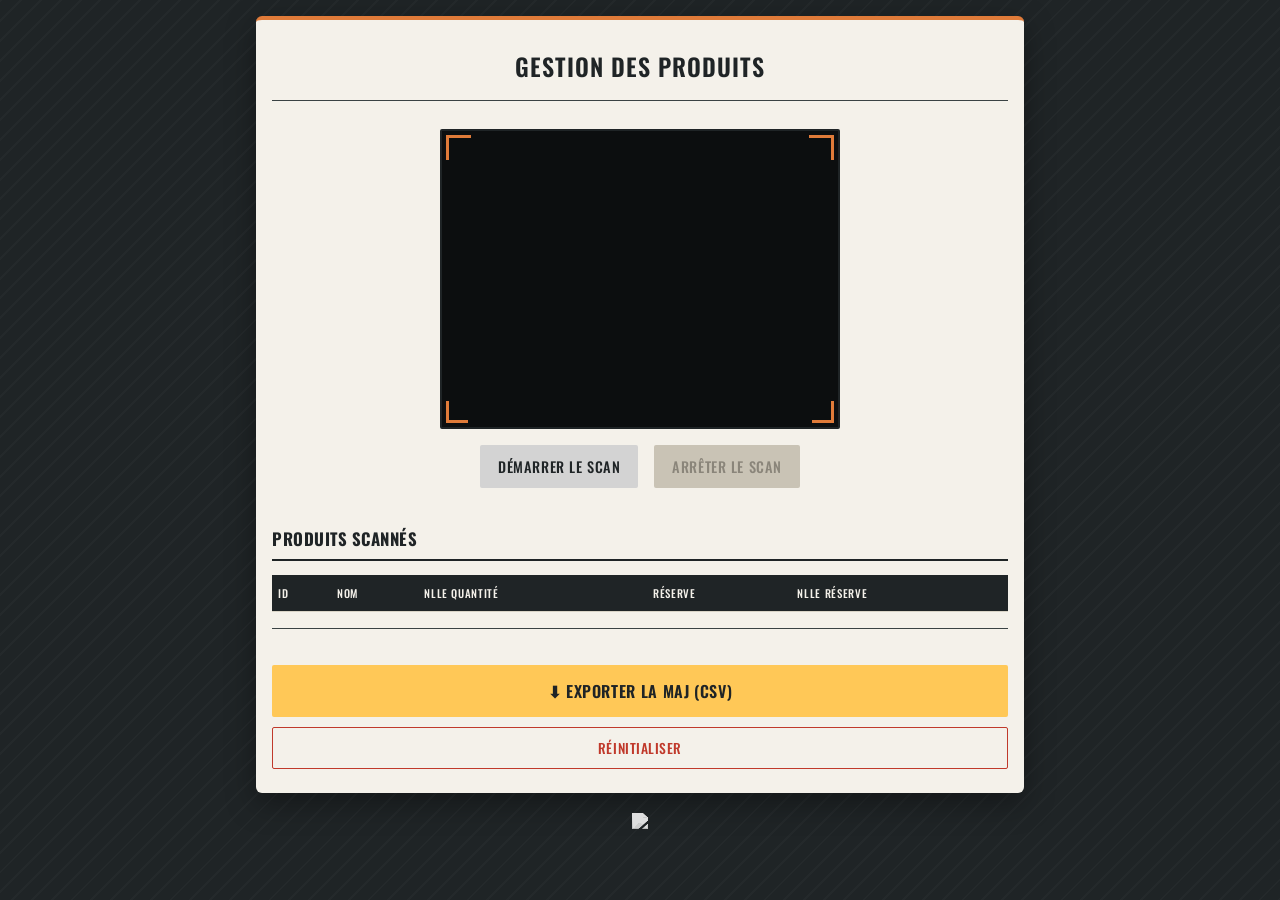
==== index.html @ c69b1e4f "Update index.html" ====
<!DOCTYPE html>
<html lang="fr">
<head>
    <meta charset="UTF-8">
    <meta name="viewport" content="width=device-width, initial-scale=1.0">
    <title>Gestion Produits Couffignal</title>
    <link rel="preconnect" href="https://fonts.googleapis.com">
    <link rel="preconnect" href="https://fonts.gstatic.com" crossorigin>
    <link href="https://fonts.googleapis.com/css2?family=Oswald:wght@500;600;700&family=Inter:wght@400;500;600&family=JetBrains+Mono:wght@500;600&display=swap" rel="stylesheet">
    <style>
        :root {
            --charcoal: #1F2426;
            --paper: #F4F1EA;
            --grey: #BEBEBE;
            --grey-light: #D3D3D3;
            --steel: #3D5A73;
            --yellow: #FFC857;
            --line: #D9D4C7;
            --ink: #1F2426;
            --green: #27AE60;
        }

        * { box-sizing: border-box; }

        body {
            font-family: 'Inter', Arial, sans-serif;
            max-width: 800px;
            margin: 0 auto;
            padding: 16px;
            background-color: var(--charcoal);
            background-image: repeating-linear-gradient(135deg, rgba(255,255,255,0.025) 0 2px, transparent 2px 14px);
            color: var(--ink);
            min-height: 100vh;
        }

        h1 {
            font-family: 'Oswald', sans-serif;
            color: var(--charcoal);
            text-align: center;
            text-transform: uppercase;
            letter-spacing: 0.04em;
            font-weight: 600;
            font-size: 1.5rem;
            margin: 8px 0 4px;
        }

        h2 {
            font-family: 'Oswald', sans-serif;
            text-transform: uppercase;
            letter-spacing: 0.03em;
            font-size: 1.05rem;
            color: var(--charcoal);
            border-bottom: 2px solid var(--charcoal);
            padding-bottom: 8px;
            margin-top: 28px;
        }

        h3 {
            color: #8A9296;
            text-align: center;
            font-size: 0.75rem;
            letter-spacing: 0.08em;
            text-transform: uppercase;
        }

        h3 img {
            max-width: 140px;
            opacity: 0.85;
            filter: grayscale(1) brightness(1.6);
            margin-top: 8px;
        }

        hr { border: none; border-top: 1px solid #3A4244; margin: 16px 0; }

        .container {
            background-color: var(--paper);
            padding: 20px 16px 24px;
            border-radius: 6px;
            box-shadow: 0 10px 30px rgba(0,0,0,0.35);
            border-top: 4px solid #E07B39;
        }

        /* ── Scanner ── */
        #scanner-container {
            margin: 18px 0;
            text-align: center;
            position: relative;
            padding: 10px;
        }

        #scanner-wrapper {
            position: relative;
            display: inline-block;
            width: 100%;
            max-width: 400px;
        }

        #scanner {
            width: 100%;
            aspect-ratio: 4/3;
            object-fit: cover;
            background: #0c0e0f;
            border: 2px solid var(--charcoal);
            border-radius: 2px;
            display: block;
        }

        /* Coins de visée */
        #scanner-wrapper::before, #scanner-wrapper::after,
        #corner-bl, #corner-br {
            content: "";
            position: absolute;
            width: 22px;
            height: 22px;
            border-color: #E07B39;
            z-index: 2;
        }
        #scanner-wrapper::before { top: 6px; left: 6px; border-top: 3px solid #E07B39; border-left: 3px solid #E07B39; }
        #scanner-wrapper::after  { top: 6px; right: 6px; border-top: 3px solid #E07B39; border-right: 3px solid #E07B39; }
        #corner-bl { bottom: 6px; left: 6px; border-bottom: 3px solid #E07B39; border-left: 3px solid #E07B39; }
        #corner-br { bottom: 6px; right: 6px; border-bottom: 3px solid #E07B39; border-right: 3px solid #E07B39; }

        /* Ligne de scan animée */
        #scan-line {
            position: absolute;
            left: 10%; width: 80%;
            height: 2px;
            background: linear-gradient(90deg, transparent, #E07B39, transparent);
            top: 10%;
            display: none;
            z-index: 3;
            animation: scanMove 2s linear infinite;
        }
        @keyframes scanMove {
            0%   { top: 10%; }
            50%  { top: 85%; }
            100% { top: 10%; }
        }

        #scanner-container button { margin: 12px 6px 0; }

        /* ── Résultat ── */
        #result {
            margin: 16px 0;
            padding: 12px 14px;
            background-color: #EAF1F5;
            border-left: 4px solid var(--steel);
            border-radius: 2px;
            display: none;
            font-size: 0.92rem;
            color: var(--charcoal);
        }

        /* ── Tableau ── */
        table { width: 100%; border-collapse: collapse; margin: 14px 0; font-size: 0.88rem; }
        th, td { border: none; border-bottom: 1px solid var(--line); padding: 10px 6px; text-align: left; }
        th {
            background-color: var(--charcoal);
            color: var(--paper);
            font-family: 'Oswald', sans-serif;
            font-weight: 500;
            text-transform: uppercase;
            font-size: 0.68rem;
            letter-spacing: 0.06em;
        }
        td:first-child, td:nth-child(4) {
            font-family: 'JetBrains Mono', monospace;
            color: var(--steel);
            font-weight: 600;
        }
        tr:nth-child(even) { background-color: #ECE8DD; }

        input[type="number"] {
            width: 64px; padding: 6px 4px;
            font-family: 'JetBrains Mono', monospace;
            border: 1px solid #B9C2C6; border-radius: 2px;
            background: #fff; font-size: 0.9rem;
        }
        input[type="number"]:focus {
            outline: none;
            border-color: #E07B39;
            box-shadow: 0 0 0 2px rgba(224,123,57,0.25);
        }

        /* ── Boutons ── */
        button {
            background-color: var(--steel);
            color: var(--paper);
            border: none;
            padding: 11px 18px;
            border-radius: 2px;
            cursor: pointer;
            font-size: 0.9rem;
            font-family: 'Oswald', sans-serif;
            text-transform: uppercase;
            letter-spacing: 0.04em;
            font-weight: 500;
            transition: background-color 0.15s ease, transform 0.1s ease;
        }
        button:hover { background-color: #2D4357; }
        button:active { transform: translateY(1px); }
        button:disabled { background-color: #C9C3B5; color: #8a857a; cursor: not-allowed; }

        #startScanButton { background-color: var(--grey-light); color: var(--charcoal); }
        #startScanButton:hover { background-color: var(--grey); }

        #exportButton {
            background-color: var(--yellow);
            color: var(--charcoal);
            margin-top: 20px;
            width: 100%; padding: 14px;
            font-size: 1rem; font-weight: 600;
        }
        #exportButton:hover { background-color: #F2B33D; }

        #emailButton {
            background-color: var(--green);
            color: #fff;
            margin-top: 10px;
            width: 100%; padding: 13px;
            font-size: 0.95rem; font-weight: 600;
            display: none;
        }
        #emailButton:hover { background-color: #219a52; }

        .btn-reset {
            background-color: transparent;
            color: #C0392B;
            border: 1px solid #C0392B;
            padding: 10px 18px; border-radius: 2px;
            cursor: pointer;
            font-family: 'Oswald', sans-serif;
            text-transform: uppercase;
            letter-spacing: 0.04em;
            font-weight: 500; font-size: 0.85rem;
            width: 100%; margin-top: 10px;
            transition: background-color 0.15s ease, color 0.15s ease, transform 0.1s ease;
        }
        .btn-reset:hover { background-color: #C0392B; color: var(--paper); }
        .btn-reset:active { transform: translateY(1px); }

        @media (prefers-reduced-motion: reduce) { * { transition: none !important; animation: none !important; } }
    </style>
</head>
<body>
<div class="container">
    <h1>Gestion des Produits</h1>
    <hr>

    <div id="scanner-container">
        <div id="scanner-wrapper">
            <video id="scanner" autoplay playsinline muted></video>
            <div id="corner-bl"></div>
            <div id="corner-br"></div>
            <div id="scan-line"></div>
        </div>
        <br>
        <button id="startScanButton">Démarrer le scan</button>
        <button id="stopScanButton" disabled>Arrêter le scan</button>
    </div>

    <div id="result"></div>

    <h2>Produits scannés</h2>
    <table id="productsTable">
        <thead>
            <tr>
                <th>ID</th>
                <th>Nom</th>
                <th>Nlle quantité</th>
                <th>Réserve</th>
                <th>Nlle réserve</th>
            </tr>
        </thead>
        <tbody id="productsTableBody"></tbody>
    </table>
    <hr>

    <button id="exportButton">⬇ Exporter la MAJ (CSV)</button>
    <button id="emailButton">✉ Envoyer par email</button>
    <button onclick="resetScannedProducts()" class="btn-reset">Réinitialiser</button>
</div>
<h3><img src="https://lyc-couffignal-strasbourg.site.ac-strasbourg.fr/public/images/logo2.png" /></h3>

<!-- ZXing : bien plus robuste que jsQR (meilleure détection angles, flou, faible lumière) -->
<script src="https://unpkg.com/@zxing/library@0.18.6/umd/index.min.js"></script>
<script>
    let codeReader = null;
    let scannedProducts = JSON.parse(localStorage.getItem('scannedProducts')) || [];
    let lastCSVContent = '';

    const scannerEl      = document.getElementById('scanner');
    const startScanBtn   = document.getElementById('startScanButton');
    const stopScanBtn    = document.getElementById('stopScanButton');
    const resultDiv      = document.getElementById('result');
    const productsBody   = document.getElementById('productsTableBody');
    const exportBtn      = document.getElementById('exportButton');
    const emailBtn       = document.getElementById('emailButton');
    const scanLine       = document.getElementById('scan-line');

    startScanBtn.addEventListener('click', startScanning);
    stopScanBtn.addEventListener('click', stopScanning);
    exportBtn.addEventListener('click', exportToCSV);
    emailBtn.addEventListener('click', sendByEmail);

    loadScannedProducts();

    // ── Scan ──────────────────────────────────────────────────────────────────

    function startScanning() {
        resultDiv.style.display = 'none';

        if (!window.isSecureContext) {
            showResult('<strong>Erreur : page non sécurisée.</strong><br>La caméra nécessite une URL en <code>https://</code>. Hébergez ce fichier sur Netlify ou GitHub Pages.');
            return;
        }

        if (typeof ZXing === 'undefined') {
            showResult('Erreur : la bibliothèque ZXing n\'a pas pu se charger. Vérifiez votre connexion.');
            return;
        }

        startScanBtn.disabled = true;
        stopScanBtn.disabled = false;
        scanLine.style.display = 'block';

        codeReader = new ZXing.BrowserQRCodeReader();

        // Caméra arrière en haute résolution pour une meilleure détection
        const constraints = {
            video: {
                facingMode: 'environment',
                width:  { ideal: 1920 },
                height: { ideal: 1080 }
            }
        };

        codeReader.decodeFromConstraints(constraints, scannerEl, (result, err) => {
            if (result) {
                stopScanning();
                processQRCode(result.getText());
            }
            // Les erreurs "NotFoundException" sont normales (aucun QR visible), on les ignore
            if (err && !(err instanceof ZXing.NotFoundException)) {
                showResult('Erreur scan : ' + err.message);
            }
        }).catch(err => {
            let msg = 'Erreur caméra (' + (err.name || err) + ')';
            if (err.name === 'NotAllowedError')  msg += '<br>Permission refusée. Vérifiez les réglages du navigateur.';
            if (err.name === 'NotFoundError')     msg += '<br>Aucune caméra détectée.';
            if (err.name === 'NotReadableError')  msg += '<br>La caméra est peut-être utilisée par une autre app.';
            showResult(msg);
            startScanBtn.disabled = false;
            stopScanBtn.disabled = true;
            scanLine.style.display = 'none';
        });
    }

    function stopScanning() {
        if (codeReader) {
            codeReader.reset();
            codeReader = null;
        }
        scannerEl.srcObject = null;
        startScanBtn.disabled = false;
        stopScanBtn.disabled = true;
        scanLine.style.display = 'none';
    }

    // ── Traitement QR ─────────────────────────────────────────────────────────

    function processQRCode(qrData) {
        try {
            const product = JSON.parse(qrData);
            if (!product.ID || product["Nom du produit"] === undefined) {
                showResult('QR code invalide : données manquantes (ID ou Nom du produit absent).');
                return;
            }
            if (scannedProducts.findIndex(p => p.ID === product.ID) !== -1) {
                showResult('⚠ Ce produit a déjà été scanné.');
                return;
            }
            scannedProducts.push({
                ID: product.ID,
                Nom: product["Nom du produit"],
                NouvelleQuantite: product["Quantité entamée"] || 0,
                Reserve: product["Réserve"] || 0,
                NouvelleReserve: product["Réserve"] || 0
            });
            localStorage.setItem('scannedProducts', JSON.stringify(scannedProducts));
            loadScannedProducts();
            showResult('✔ Produit scanné : ' + product["Nom du produit"]);
        } catch (e) {
            showResult('Erreur : QR code non valide (format JSON attendu).');
        }
    }

    // ── Tableau ───────────────────────────────────────────────────────────────

    function loadScannedProducts() {
        productsBody.innerHTML = '';
        scannedProducts.forEach(product => {
            const row = document.createElement('tr');
            row.innerHTML = `
                <td>${product.ID}</td>
                <td>${product.Nom}</td>
                <td><input type="number" value="${product.NouvelleQuantite}"
                     data-id="${product.ID}" data-field="NouvelleQuantite" class="quantity-input"></td>
                <td>${product.Reserve}</td>
                <td><input type="number" value="${product.NouvelleReserve}"
                     data-id="${product.ID}" data-field="NouvelleReserve" class="quantity-input"></td>
            `;
            productsBody.appendChild(row);
        });

        document.querySelectorAll('.quantity-input').forEach(input => {
            input.addEventListener('change', function () {
                const id    = parseInt(this.getAttribute('data-id'));
                const field = this.getAttribute('data-field');
                const val   = parseInt(this.value);
                const p     = scannedProducts.find(p => p.ID === id);
                if (p) { p[field] = val; localStorage.setItem('scannedProducts', JSON.stringify(scannedProducts)); }
            });
        });
    }

    // ── Export CSV ────────────────────────────────────────────────────────────

    function buildCSV() {
        const headers = ['ID', 'Nom du produit', 'Nouvelle quantité', 'Nouvelle réserve'];
        const rows = scannedProducts.map(p => [
            p.ID,
            '"' + String(p.Nom).replace(/"/g, '""') + '"',
            p.NouvelleQuantite,
            p.NouvelleReserve
        ]);
        return [headers.join(';'), ...rows.map(r => r.join(';'))].join('\r\n');
    }

    function exportToCSV() {
        if (scannedProducts.length === 0) { showResult('Aucun produit scanné à exporter.'); return; }

        lastCSVContent = buildCSV();

        // BOM UTF-8 pour ouverture correcte dans Excel
        const blob = new Blob(['\uFEFF' + lastCSVContent], { type: 'text/csv;charset=utf-8;' });
        const url  = URL.createObjectURL(blob);
        const a    = document.createElement('a');
        a.href = url;
        a.download = 'MAJ_' + new Date().toISOString().slice(0, 19).replace(/:/g, '-') + '.csv';
        document.body.appendChild(a);
        a.click();
        document.body.removeChild(a);
        URL.revokeObjectURL(url);

        showResult('✔ Export CSV réussi ! Vous pouvez aussi l\'envoyer par email ci-dessous.');
        emailBtn.style.display = 'block';
    }

    // ── Envoi email ───────────────────────────────────────────────────────────

    function sendByEmail() {
        if (!lastCSVContent) { lastCSVContent = buildCSV(); }

        const date    = new Date().toLocaleDateString('fr-FR');
        const subject = encodeURIComponent('MAJ Inventaire Couffignal – ' + date);

        // Corps du mail : tableau lisible + données brutes CSV
        const lines   = lastCSVContent.split('\r\n');
        let bodyText  = 'Mise à jour inventaire Lycée Couffignal – ' + date + '\n\n';
        bodyText += lines.join('\n');
        bodyText += '\n\n(Le fichier CSV a également été téléchargé sur votre appareil.)';

        const mailtoLink = 'mailto:?subject=' + subject + '&body=' + encodeURIComponent(bodyText);
        window.location.href = mailtoLink;
    }

    // ── Reset ─────────────────────────────────────────────────────────────────

    function resetScannedProducts() {
        if (confirm('Êtes-vous sûr de vouloir tout réinitialiser ?')) {
            localStorage.removeItem('scannedProducts');
            location.reload();
        }
    }

    // ── Utilitaire ────────────────────────────────────────────────────────────

    function showResult(html) {
        resultDiv.innerHTML = html;
        resultDiv.style.display = 'block';
    }
</script>
</body>
</html>
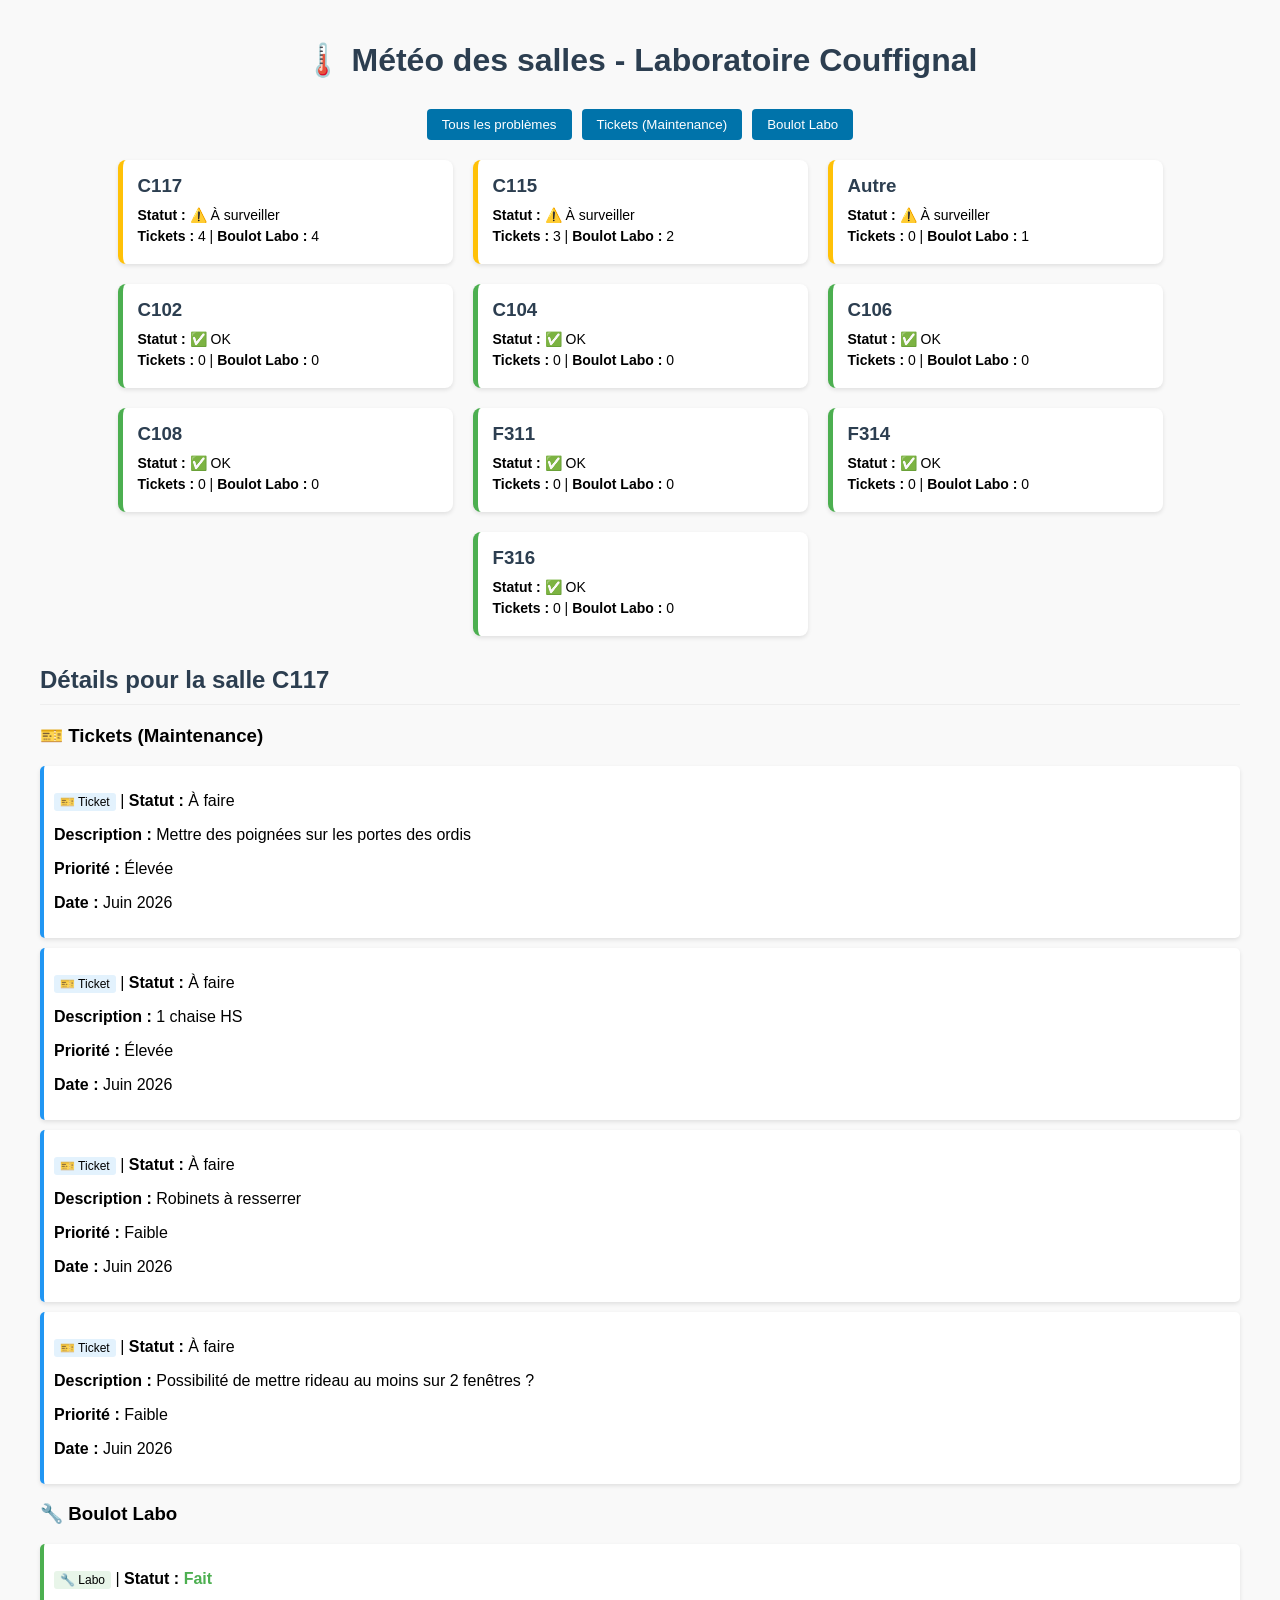
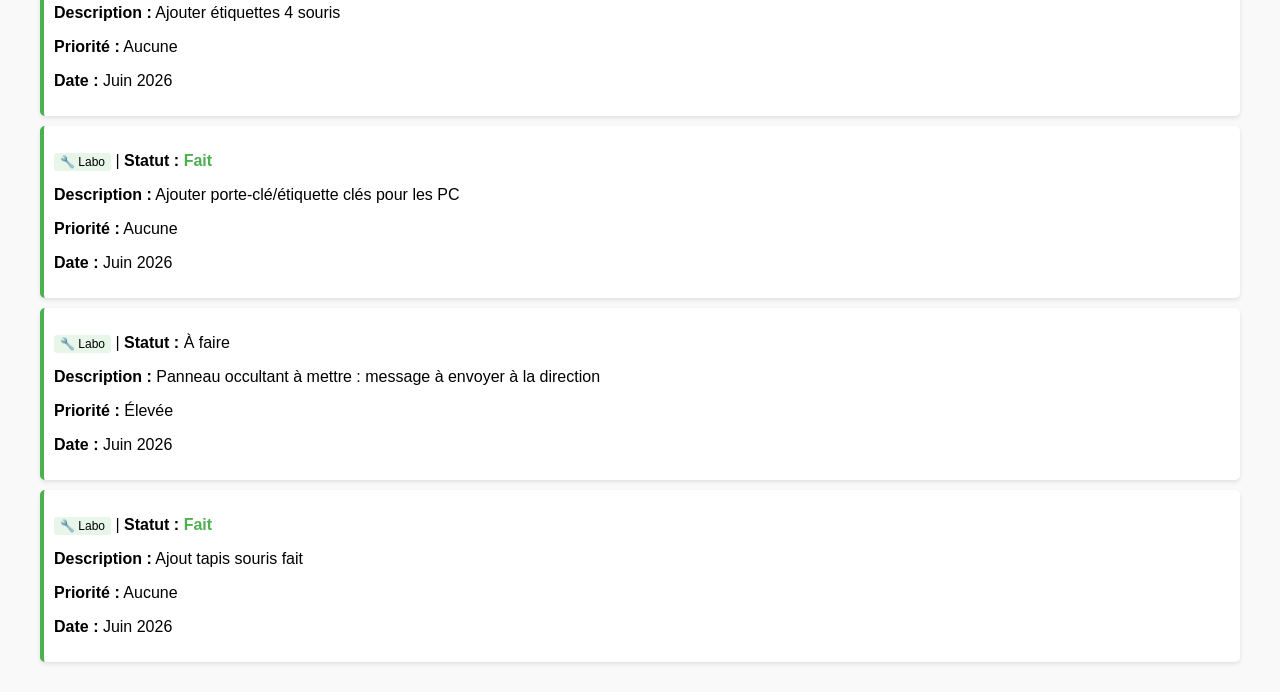
==== commit b4c9d43a: "Add files via upload" ====
--- a/index.html
+++ b/index.html
@@ -1,495 +1,30 @@
 <!DOCTYPE html>
 <html lang="fr">
+
 <head>
     <meta charset="UTF-8">
     <meta name="viewport" content="width=device-width, initial-scale=1.0">
-    <title>Gestion Produits Couffignal</title>
-    <link rel="preconnect" href="https://fonts.googleapis.com">
-    <link rel="preconnect" href="https://fonts.gstatic.com" crossorigin>
-    <link href="https://fonts.googleapis.com/css2?family=Oswald:wght@500;600;700&family=Inter:wght@400;500;600&family=JetBrains+Mono:wght@500;600&display=swap" rel="stylesheet">
-    <style>
-        :root {
-            --charcoal: #1F2426;
-            --paper: #F4F1EA;
-            --grey: #BEBEBE;
-            --grey-light: #D3D3D3;
-            --steel: #3D5A73;
-            --yellow: #FFC857;
-            --line: #D9D4C7;
-            --ink: #1F2426;
-            --green: #27AE60;
-        }
-
-        * { box-sizing: border-box; }
-
-        body {
-            font-family: 'Inter', Arial, sans-serif;
-            max-width: 800px;
-            margin: 0 auto;
-            padding: 16px;
-            background-color: var(--charcoal);
-            background-image: repeating-linear-gradient(135deg, rgba(255,255,255,0.025) 0 2px, transparent 2px 14px);
-            color: var(--ink);
-            min-height: 100vh;
-        }
-
-        h1 {
-            font-family: 'Oswald', sans-serif;
-            color: var(--charcoal);
-            text-align: center;
-            text-transform: uppercase;
-            letter-spacing: 0.04em;
-            font-weight: 600;
-            font-size: 1.5rem;
-            margin: 8px 0 4px;
-        }
-
-        h2 {
-            font-family: 'Oswald', sans-serif;
-            text-transform: uppercase;
-            letter-spacing: 0.03em;
-            font-size: 1.05rem;
-            color: var(--charcoal);
-            border-bottom: 2px solid var(--charcoal);
-            padding-bottom: 8px;
-            margin-top: 28px;
-        }
-
-        h3 {
-            color: #8A9296;
-            text-align: center;
-            font-size: 0.75rem;
-            letter-spacing: 0.08em;
-            text-transform: uppercase;
-        }
-
-        h3 img {
-            max-width: 140px;
-            opacity: 0.85;
-            filter: grayscale(1) brightness(1.6);
-            margin-top: 8px;
-        }
-
-        hr { border: none; border-top: 1px solid #3A4244; margin: 16px 0; }
-
-        .container {
-            background-color: var(--paper);
-            padding: 20px 16px 24px;
-            border-radius: 6px;
-            box-shadow: 0 10px 30px rgba(0,0,0,0.35);
-            border-top: 4px solid #E07B39;
-        }
-
-        /* ── Scanner ── */
-        #scanner-container {
-            margin: 18px 0;
-            text-align: center;
-            position: relative;
-            padding: 10px;
-        }
-
-        #scanner-wrapper {
-            position: relative;
-            display: inline-block;
-            width: 100%;
-            max-width: 400px;
-        }
-
-        #scanner {
-            width: 100%;
-            aspect-ratio: 4/3;
-            object-fit: cover;
-            background: #0c0e0f;
-            border: 2px solid var(--charcoal);
-            border-radius: 2px;
-            display: block;
-        }
-
-        /* Coins de visée */
-        #scanner-wrapper::before, #scanner-wrapper::after,
-        #corner-bl, #corner-br {
-            content: "";
-            position: absolute;
-            width: 22px;
-            height: 22px;
-            border-color: #E07B39;
-            z-index: 2;
-        }
-        #scanner-wrapper::before { top: 6px; left: 6px; border-top: 3px solid #E07B39; border-left: 3px solid #E07B39; }
-        #scanner-wrapper::after  { top: 6px; right: 6px; border-top: 3px solid #E07B39; border-right: 3px solid #E07B39; }
-        #corner-bl { bottom: 6px; left: 6px; border-bottom: 3px solid #E07B39; border-left: 3px solid #E07B39; }
-        #corner-br { bottom: 6px; right: 6px; border-bottom: 3px solid #E07B39; border-right: 3px solid #E07B39; }
-
-        /* Ligne de scan animée */
-        #scan-line {
-            position: absolute;
-            left: 10%; width: 80%;
-            height: 2px;
-            background: linear-gradient(90deg, transparent, #E07B39, transparent);
-            top: 10%;
-            display: none;
-            z-index: 3;
-            animation: scanMove 2s linear infinite;
-        }
-        @keyframes scanMove {
-            0%   { top: 10%; }
-            50%  { top: 85%; }
-            100% { top: 10%; }
-        }
-
-        #scanner-container button { margin: 12px 6px 0; }
-
-        /* ── Résultat ── */
-        #result {
-            margin: 16px 0;
-            padding: 12px 14px;
-            background-color: #EAF1F5;
-            border-left: 4px solid var(--steel);
-            border-radius: 2px;
-            display: none;
-            font-size: 0.92rem;
-            color: var(--charcoal);
-        }
-
-        /* ── Tableau ── */
-        table { width: 100%; border-collapse: collapse; margin: 14px 0; font-size: 0.88rem; }
-        th, td { border: none; border-bottom: 1px solid var(--line); padding: 10px 6px; text-align: left; }
-        th {
-            background-color: var(--charcoal);
-            color: var(--paper);
-            font-family: 'Oswald', sans-serif;
-            font-weight: 500;
-            text-transform: uppercase;
-            font-size: 0.68rem;
-            letter-spacing: 0.06em;
-        }
-        td:first-child, td:nth-child(4) {
-            font-family: 'JetBrains Mono', monospace;
-            color: var(--steel);
-            font-weight: 600;
-        }
-        tr:nth-child(even) { background-color: #ECE8DD; }
-
-        input[type="number"] {
-            width: 64px; padding: 6px 4px;
-            font-family: 'JetBrains Mono', monospace;
-            border: 1px solid #B9C2C6; border-radius: 2px;
-            background: #fff; font-size: 0.9rem;
-        }
-        input[type="number"]:focus {
-            outline: none;
-            border-color: #E07B39;
-            box-shadow: 0 0 0 2px rgba(224,123,57,0.25);
-        }
-
-        /* ── Boutons ── */
-        button {
-            background-color: var(--steel);
-            color: var(--paper);
-            border: none;
-            padding: 11px 18px;
-            border-radius: 2px;
-            cursor: pointer;
-            font-size: 0.9rem;
-            font-family: 'Oswald', sans-serif;
-            text-transform: uppercase;
-            letter-spacing: 0.04em;
-            font-weight: 500;
-            transition: background-color 0.15s ease, transform 0.1s ease;
-        }
-        button:hover { background-color: #2D4357; }
-        button:active { transform: translateY(1px); }
-        button:disabled { background-color: #C9C3B5; color: #8a857a; cursor: not-allowed; }
-
-        #startScanButton { background-color: var(--grey-light); color: var(--charcoal); }
-        #startScanButton:hover { background-color: var(--grey); }
-
-        #exportButton {
-            background-color: var(--yellow);
-            color: var(--charcoal);
-            margin-top: 20px;
-            width: 100%; padding: 14px;
-            font-size: 1rem; font-weight: 600;
-        }
-        #exportButton:hover { background-color: #F2B33D; }
-
-        #emailButton {
-            background-color: var(--green);
-            color: #fff;
-            margin-top: 10px;
-            width: 100%; padding: 13px;
-            font-size: 0.95rem; font-weight: 600;
-            display: none;
-        }
-        #emailButton:hover { background-color: #219a52; }
-
-        .btn-reset {
-            background-color: transparent;
-            color: #C0392B;
-            border: 1px solid #C0392B;
-            padding: 10px 18px; border-radius: 2px;
-            cursor: pointer;
-            font-family: 'Oswald', sans-serif;
-            text-transform: uppercase;
-            letter-spacing: 0.04em;
-            font-weight: 500; font-size: 0.85rem;
-            width: 100%; margin-top: 10px;
-            transition: background-color 0.15s ease, color 0.15s ease, transform 0.1s ease;
-        }
-        .btn-reset:hover { background-color: #C0392B; color: var(--paper); }
-        .btn-reset:active { transform: translateY(1px); }
-
-        @media (prefers-reduced-motion: reduce) { * { transition: none !important; animation: none !important; } }
-    </style>
+    <title>🌡️ Météo des salles - Laboratoire Couffignal</title>
+    <link rel="stylesheet" href="style.css">
 </head>
 <body>
-<div class="container">
-    <h1>Gestion des Produits</h1>
-    <hr>
+    <h1>🌡️ Météo des salles - Laboratoire Couffignal</h1>
 
-    <div id="scanner-container">
-        <div id="scanner-wrapper">
-            <video id="scanner" autoplay playsinline muted></video>
-            <div id="corner-bl"></div>
-            <div id="corner-br"></div>
-            <div id="scan-line"></div>
-        </div>
-        <br>
-        <button id="startScanButton">Démarrer le scan</button>
-        <button id="stopScanButton" disabled>Arrêter le scan</button>
+    <!-- Filtres -->
+    <div class="filters">
+        <button onclick="filterProblems('all')">Tous les problèmes</button>
+        <button onclick="filterProblems('ticket')">Tickets (Maintenance)</button>
+        <button onclick="filterProblems('labo')">Boulot Labo</button>
     </div>
 
-    <div id="result"></div>
+    <!-- Tableau de bord -->
+    <div class="dashboard" id="dashboard"></div>
 
-    <h2>Produits scannés</h2>
-    <table id="productsTable">
-        <thead>
-            <tr>
-                <th>ID</th>
-                <th>Nom</th>
-                <th>Nlle quantité</th>
-                <th>Réserve</th>
-                <th>Nlle réserve</th>
-            </tr>
-        </thead>
-        <tbody id="productsTableBody"></tbody>
-    </table>
-    <hr>
+    <!-- Liste des problèmes -->
+    <div class="problems" id="problemsList"></div>
 
-    <button id="exportButton">⬇ Exporter la MAJ (CSV)</button>
-    <button id="emailButton">✉ Envoyer par email</button>
-    <button onclick="resetScannedProducts()" class="btn-reset">Réinitialiser</button>
-</div>
-<h3><img src="https://lyc-couffignal-strasbourg.site.ac-strasbourg.fr/public/images/logo2.png" /></h3>
-
-<!-- ZXing : bien plus robuste que jsQR (meilleure détection angles, flou, faible lumière) -->
-<script src="https://unpkg.com/@zxing/library@0.18.6/umd/index.min.js"></script>
-<script>
-    let codeReader = null;
-    let scannedProducts = JSON.parse(localStorage.getItem('scannedProducts')) || [];
-    let lastCSVContent = '';
-
-    const scannerEl      = document.getElementById('scanner');
-    const startScanBtn   = document.getElementById('startScanButton');
-    const stopScanBtn    = document.getElementById('stopScanButton');
-    const resultDiv      = document.getElementById('result');
-    const productsBody   = document.getElementById('productsTableBody');
-    const exportBtn      = document.getElementById('exportButton');
-    const emailBtn       = document.getElementById('emailButton');
-    const scanLine       = document.getElementById('scan-line');
-
-    startScanBtn.addEventListener('click', startScanning);
-    stopScanBtn.addEventListener('click', stopScanning);
-    exportBtn.addEventListener('click', exportToCSV);
-    emailBtn.addEventListener('click', sendByEmail);
-
-    loadScannedProducts();
-
-    // ── Scan ──────────────────────────────────────────────────────────────────
-
-    function startScanning() {
-        resultDiv.style.display = 'none';
-
-        if (!window.isSecureContext) {
-            showResult('<strong>Erreur : page non sécurisée.</strong><br>La caméra nécessite une URL en <code>https://</code>. Hébergez ce fichier sur Netlify ou GitHub Pages.');
-            return;
-        }
-
-        if (typeof ZXing === 'undefined') {
-            showResult('Erreur : la bibliothèque ZXing n\'a pas pu se charger. Vérifiez votre connexion.');
-            return;
-        }
-
-        startScanBtn.disabled = true;
-        stopScanBtn.disabled = false;
-        scanLine.style.display = 'block';
-
-        codeReader = new ZXing.BrowserQRCodeReader();
-
-        // Caméra arrière en haute résolution pour une meilleure détection
-        const constraints = {
-            video: {
-                facingMode: 'environment',
-                width:  { ideal: 1920 },
-                height: { ideal: 1080 }
-            }
-        };
-
-        codeReader.decodeFromConstraints(constraints, scannerEl, (result, err) => {
-            if (result) {
-                stopScanning();
-                processQRCode(result.getText());
-            }
-            // Les erreurs "NotFoundException" sont normales (aucun QR visible), on les ignore
-            if (err && !(err instanceof ZXing.NotFoundException)) {
-                showResult('Erreur scan : ' + err.message);
-            }
-        }).catch(err => {
-            let msg = 'Erreur caméra (' + (err.name || err) + ')';
-            if (err.name === 'NotAllowedError')  msg += '<br>Permission refusée. Vérifiez les réglages du navigateur.';
-            if (err.name === 'NotFoundError')     msg += '<br>Aucune caméra détectée.';
-            if (err.name === 'NotReadableError')  msg += '<br>La caméra est peut-être utilisée par une autre app.';
-            showResult(msg);
-            startScanBtn.disabled = false;
-            stopScanBtn.disabled = true;
-            scanLine.style.display = 'none';
-        });
-    }
-
-    function stopScanning() {
-        if (codeReader) {
-            codeReader.reset();
-            codeReader = null;
-        }
-        scannerEl.srcObject = null;
-        startScanBtn.disabled = false;
-        stopScanBtn.disabled = true;
-        scanLine.style.display = 'none';
-    }
-
-    // ── Traitement QR ─────────────────────────────────────────────────────────
-
-    function processQRCode(qrData) {
-        try {
-            const product = JSON.parse(qrData);
-            if (!product.ID || product["Nom du produit"] === undefined) {
-                showResult('QR code invalide : données manquantes (ID ou Nom du produit absent).');
-                return;
-            }
-            if (scannedProducts.findIndex(p => p.ID === product.ID) !== -1) {
-                showResult('⚠ Ce produit a déjà été scanné.');
-                return;
-            }
-            scannedProducts.push({
-                ID: product.ID,
-                Nom: product["Nom du produit"],
-                NouvelleQuantite: product["Quantité entamée"] || 0,
-                Reserve: product["Réserve"] || 0,
-                NouvelleReserve: product["Réserve"] || 0
-            });
-            localStorage.setItem('scannedProducts', JSON.stringify(scannedProducts));
-            loadScannedProducts();
-            showResult('✔ Produit scanné : ' + product["Nom du produit"]);
-        } catch (e) {
-            showResult('Erreur : QR code non valide (format JSON attendu).');
-        }
-    }
-
-    // ── Tableau ───────────────────────────────────────────────────────────────
-
-    function loadScannedProducts() {
-        productsBody.innerHTML = '';
-        scannedProducts.forEach(product => {
-            const row = document.createElement('tr');
-            row.innerHTML = `
-                <td>${product.ID}</td>
-                <td>${product.Nom}</td>
-                <td><input type="number" value="${product.NouvelleQuantite}"
-                     data-id="${product.ID}" data-field="NouvelleQuantite" class="quantity-input"></td>
-                <td>${product.Reserve}</td>
-                <td><input type="number" value="${product.NouvelleReserve}"
-                     data-id="${product.ID}" data-field="NouvelleReserve" class="quantity-input"></td>
-            `;
-            productsBody.appendChild(row);
-        });
-
-        document.querySelectorAll('.quantity-input').forEach(input => {
-            input.addEventListener('change', function () {
-                const id    = parseInt(this.getAttribute('data-id'));
-                const field = this.getAttribute('data-field');
-                const val   = parseInt(this.value);
-                const p     = scannedProducts.find(p => p.ID === id);
-                if (p) { p[field] = val; localStorage.setItem('scannedProducts', JSON.stringify(scannedProducts)); }
-            });
-        });
-    }
-
-    // ── Export CSV ────────────────────────────────────────────────────────────
-
-    function buildCSV() {
-        const headers = ['ID', 'Nom du produit', 'Nouvelle quantité', 'Nouvelle réserve'];
-        const rows = scannedProducts.map(p => [
-            p.ID,
-            '"' + String(p.Nom).replace(/"/g, '""') + '"',
-            p.NouvelleQuantite,
-            p.NouvelleReserve
-        ]);
-        return [headers.join(';'), ...rows.map(r => r.join(';'))].join('\r\n');
-    }
-
-    function exportToCSV() {
-        if (scannedProducts.length === 0) { showResult('Aucun produit scanné à exporter.'); return; }
-
-        lastCSVContent = buildCSV();
-
-        // BOM UTF-8 pour ouverture correcte dans Excel
-        const blob = new Blob(['\uFEFF' + lastCSVContent], { type: 'text/csv;charset=utf-8;' });
-        const url  = URL.createObjectURL(blob);
-        const a    = document.createElement('a');
-        a.href = url;
-        a.download = 'MAJ_' + new Date().toISOString().slice(0, 19).replace(/:/g, '-') + '.csv';
-        document.body.appendChild(a);
-        a.click();
-        document.body.removeChild(a);
-        URL.revokeObjectURL(url);
-
-        showResult('✔ Export CSV réussi ! Vous pouvez aussi l\'envoyer par email ci-dessous.');
-        emailBtn.style.display = 'block';
-    }
-
-    // ── Envoi email ───────────────────────────────────────────────────────────
-
-    function sendByEmail() {
-        if (!lastCSVContent) { lastCSVContent = buildCSV(); }
-
-        const date    = new Date().toLocaleDateString('fr-FR');
-        const subject = encodeURIComponent('MAJ Inventaire Couffignal – ' + date);
-
-        // Corps du mail : tableau lisible + données brutes CSV
-        const lines   = lastCSVContent.split('\r\n');
-        let bodyText  = 'Mise à jour inventaire Lycée Couffignal – ' + date + '\n\n';
-        bodyText += lines.join('\n');
-        bodyText += '\n\n(Le fichier CSV a également été téléchargé sur votre appareil.)';
-
-        const mailtoLink = 'mailto:?subject=' + subject + '&body=' + encodeURIComponent(bodyText);
-        window.location.href = mailtoLink;
-    }
-
-    // ── Reset ─────────────────────────────────────────────────────────────────
-
-    function resetScannedProducts() {
-        if (confirm('Êtes-vous sûr de vouloir tout réinitialiser ?')) {
-            localStorage.removeItem('scannedProducts');
-            location.reload();
-        }
-    }
-
-    // ── Utilitaire ────────────────────────────────────────────────────────────
-
-    function showResult(html) {
-        resultDiv.innerHTML = html;
-        resultDiv.style.display = 'block';
-    }
-</script>
+    <!-- data.js DOIT être chargé avant script.js -->
+    <script src="data.js"></script>
+    <script src="script.js"></script>
 </body>
 </html>
--- a/style.css
+++ b/style.css
@@ -0,0 +1,109 @@
+body {
+    font-family: Arial, sans-serif;
+    max-width: 1200px;
+    margin: 0 auto;
+    padding: 20px;
+    background-color: #f9f9f9;
+}
+h1, h2 {
+    color: #2c3e50;
+}
+h1 {
+    text-align: center;
+    margin-bottom: 30px;
+}
+h2 {
+    border-bottom: 1px solid #eee;
+    padding-bottom: 10px;
+    margin-top: 30px;
+}
+.filters {
+    display: flex;
+    gap: 10px;
+    margin: 20px 0;
+    flex-wrap: wrap;
+    justify-content: center;
+}
+button {
+    padding: 8px 15px;
+    background: #0073aa;
+    color: white;
+    border: none;
+    border-radius: 4px;
+    cursor: pointer;
+}
+button:hover {
+    background: #005177;
+}
+.dashboard {
+    display: flex;
+    flex-wrap: wrap;
+    gap: 20px;
+    justify-content: center;
+    margin: 20px 0;
+}
+.salle-card {
+    background: white;
+    border-radius: 8px;
+    padding: 15px;
+    width: 300px;
+    box-shadow: 0 2px 4px rgba(0,0,0,0.1);
+    cursor: pointer;
+    transition: transform 0.2s;
+}
+.salle-card:hover {
+    transform: scale(1.02);
+}
+.salle-card.ok {
+    border-left: 5px solid #4CAF50;
+}
+.salle-card.warning {
+    border-left: 5px solid #FFC107;
+}
+.salle-card.error {
+    border-left: 5px solid #F44336;
+}
+.salle-card h3 {
+    margin: 0 0 10px 0;
+    color: #2c3e50;
+}
+.salle-card p {
+    margin: 5px 0;
+    font-size: 14px;
+}
+.problems {
+    margin-top: 20px;
+}
+.problem-item {
+    background: white;
+    padding: 10px;
+    margin: 10px 0;
+    border-radius: 5px;
+    box-shadow: 0 2px 4px rgba(0,0,0,0.1);
+}
+.problem-item.ticket {
+    border-left: 4px solid #2196F3;
+}
+.problem-item.labo {
+    border-left: 4px solid #4CAF50;
+}
+.status-vu, .status-fait {
+    color: #4CAF50;
+    font-weight: bold;
+}
+.status-a-faire {
+    color: #F44336;
+    font-weight: bold;
+}
+.type-ticket {
+    background-color: #e3f2fd;
+    padding: 2px 6px;
+    border-radius: 3px;
+    font-size: 12px;
+}
+.type-labo {
+    background-color: #e8f5e9;
+    padding: 2px 6px;
+    border-radius: 3px;
+    font-size: 12px;
+}
